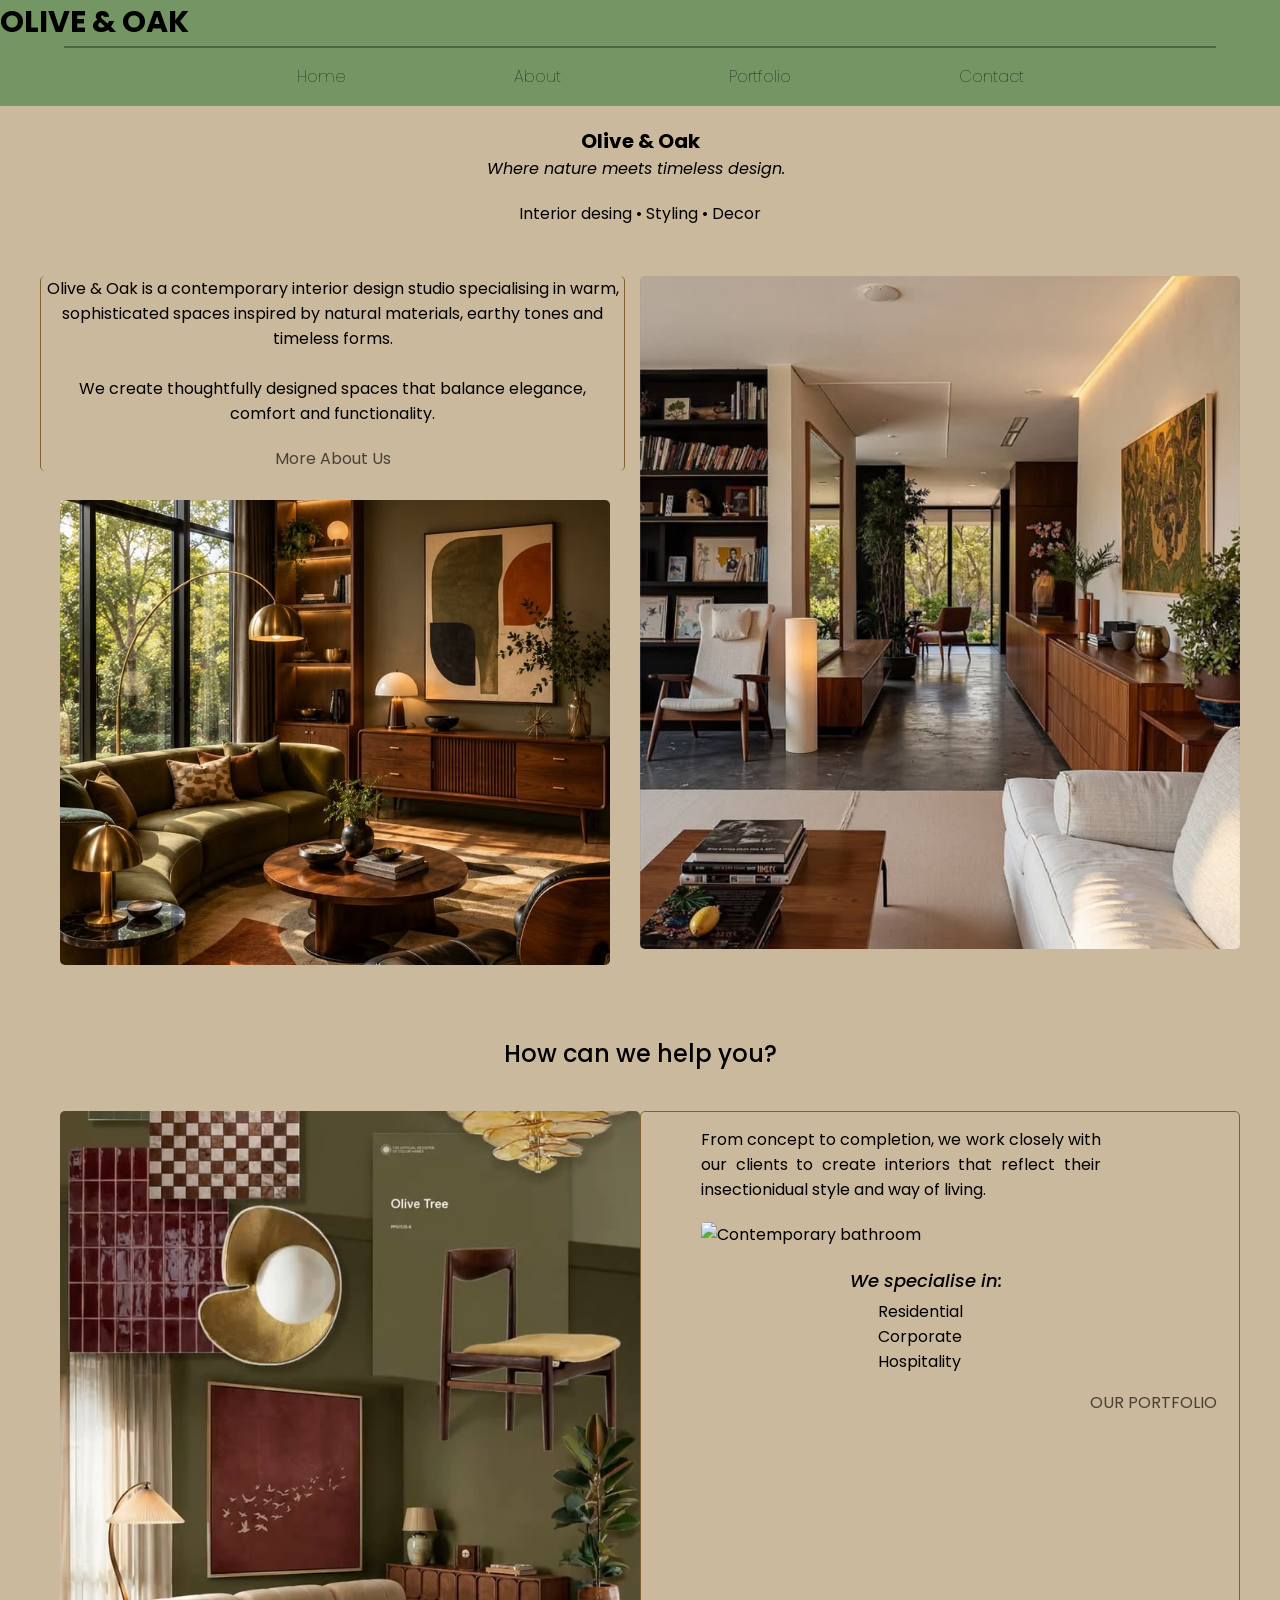
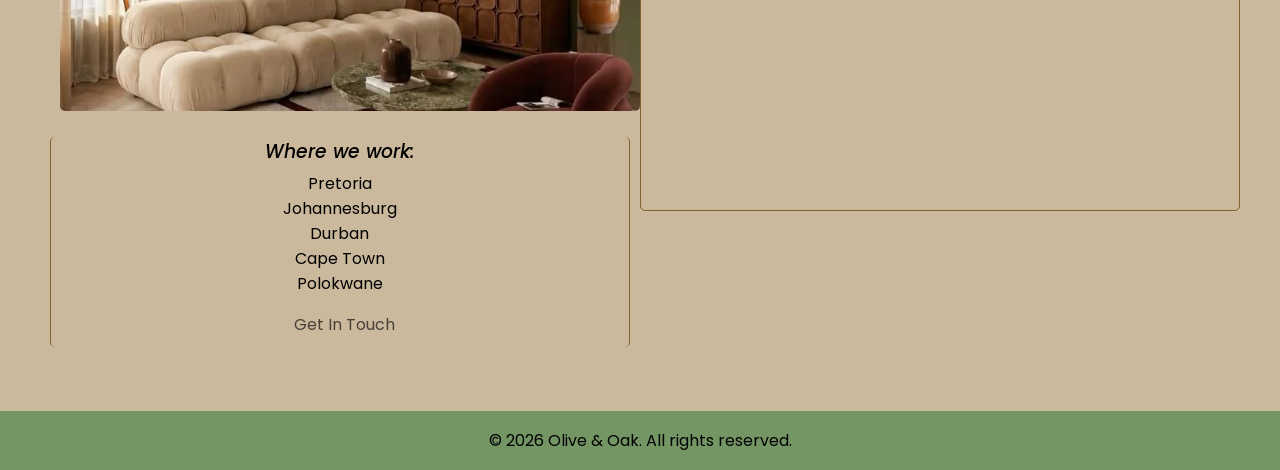
==== index.html @ 4eabc173 "changes to home page" ====
<!--HEY GUYS. PLEASE DON'T MAKE CHANGES TO A PAGE THAT DOES NOT BELONG TO YOU!!



DON'T FORGET TO PUSH YOUR CODE TO GITHUB AFTER MAKING CHANGES TO YOUR PAGE SO THAT RECENT 
CHANGES ARE VISIBLE TO EVERYONE 
-->

<!DOCTYPE html>
<html lang="en">
<head>
    <meta charset="UTF-8">
    <meta name="viewport" content="width=device-width, initial-scale=1.0">
    <title>Olive & Oak | Home</title>
    <link rel="stylesheet" href="style.css">

    <!--Fonts taken from fonts.google.com-->
    <!-- Global font -->
    <link href="https://fonts.googleapis.com/css2?family=Poppins:wght@400;600;700&display=swap" rel="stylesheet"> 

</head>

<body>
<header id="logo">OLIVE & OAK</header>



<nav class="nav-menu">
    <hr>
    <ul>
        <a class="nav-link" href="index.html">Home</a>
        <a class="nav-link" href="about.html">About</a> 
        <a class="nav-link" href="portfolio.html">Portfolio</a>
        <a class="nav-link" href="contact.html">Contact</a>
    </ul>
</nav>


<main>
    <section id="hero">
        <h1>Olive & Oak</h1>
        <p id="slogan">Where nature meets timeless design.</p>
        <p>Interior desing &bull; Styling &bull; Decor</p>
    </section>


    <article id="container">
        <section>
            <section id="intro">
                <p>Olive & Oak is a contemporary interior design studio 
                    specialising in warm, sophisticated spaces inspired 
                    by natural materials, earthy tones and timeless forms.</p>
                    <br>
                <p id="description2">We create thoughtfully designed spaces that 
                    balance elegance, comfort and functionality.</p>

                    <a id="more-about" href="about.html">More About Us</a> 
                </p>
            </section>
                <img id="second-img" src="image/Second-img.jpeg" alt="Contemporary design">
        </section>

        <section id="container2">
            <img id="first-img" src="image/First-img.jpeg" alt="Walkway design">
        </section>
    </article>
                
        <h2 id="help">How can we help you?</h3>


    <article id="information">

        <section id="left-grid">
                <img src="image/Fourth-img.jpeg" alt="Living room">
                <section id="locations">               
                    <h3>Where we work:</h3>
                    <ul style="list-style-type: none;">
                        <li>Pretoria</li>
                        <li>Johannesburg</li>
                        <li>Durban</li>
                        <li>Cape Town</li>
                        <li>Polokwane</li>
                    </ul>
                    <a  id="contact-us" href="contact.html" class="button">Get In Touch</a>
                </section>       
        </section>

    <section id="right-grid">
        <p id="text">
            From concept to completion, we work closely with
            our clients to create interiors that reflect their
            insectionidual style and way of living.
        </p>
            <img src="image/Seventh-img.jpeg" alt="Contemporary bathroom">

    <br>

        <p id="specialisation"> 
            We specialise in:
            <ul style="list-style-type: none;">
                <li>Residential</li>
                <li>Corporate</li>
                <li>Hospitality</li>
            </ul>

            <a id="more-portfolio" href="portfolio.html" class="button">OUR PORTFOLIO</a>

        </p>
            </section>
    </article>
</main>

<footer >
    <p>&copy; 2026 Olive & Oak. All rights reserved.</p>
</footer>
</body>
</html>
---- style.css ----
/* HEY GUYS. PLEASE DON'T MAKE CHANGES TO OTHER MEMBERS' STYLING 

DON'T FORGET TO PUSH YOUR CODE TO GITHUB AFTER MAKING CHANGES TO YOUR PAGE SO THAT RECENT 
CHANGES ARE VISIBLE TO EVERYONE 
*/

body {
  margin: 0;
  font-family: 'Poppins', sans-serif;
  background-color: #CBB99D;
}

*{
  box-sizing: border-box;
}

/*Header*/
header{
  background-color: #749665;
}

#logo{
  font-size: 30px;
  font-weight: 700;
}

/*Navigation bar*/
.nav-menu hr {
  border: none;
  height: 2px;
  width: 90%;
  background-color: #4b6640;
  margin: 0 5%;
}

.nav-menu{
  background-color:#749665 ;
  text-align: center;
  width: 100%;
  margin: 0 0;
  position: relative;
  padding: 1px 0;
}

.nav-link {
  text-decoration: none;
  color: black;
  font-weight: 50;
  font-size: 16px;
  padding: 0px 5%;
  margin: 0px 20px;
  display: inline-block;
  position: relative;
  transition: color 0.3s ease;
}

.nav-link::before {
  content: "";
  position: absolute;
  bottom: 0;
  left: 0;
  width: 0;
  height: 4px;
  background: linear-gradient(to right, #ff4500, #CBB99D);
  transition: width 0.2s ease;
}
.nav-link:hover {
  color: #ff4500;
}
.nav-link:hover::before {
  width: 100%;
}

.nav-link.active {
  color: #ff4500;
}
.nav-link.active::before {
  width: 100%;
}



/*Main*/

h1{
  margin-top: 20px;
  font-size: 20px;
  text-align: center;
  margin-bottom: 0;
}

main p{
  text-align: center;
  margin-top:0;
  margin-bottom: 0;
}

#slogan{
    font-style: italic;
    margin-bottom: 20px;
    display: inline-block;
    width: 300px;
    margin-left: 38%;

}


#container{
  display: grid;
  grid-template-columns: 1fr 1fr;
  max-width: 1200px;
  margin: 5% auto 0;
  justify-content: center;
  margin-bottom: 5%;
  margin-top: 50px;
}

#intro{
  border: 1px solid #80622D;
  border-radius: 5px;
  border-top: 0;
  border-bottom: 0;
  padding: 0 5px;

}

#more-about{
  color: #474138;
  text-decoration: none;
  border-radius: 5px;
  margin-right: 10px;
  margin-left: 40%;
} 

#first-img{
  width: 600px;
  height: 673px;
  object-fit: cover;
  border-radius: 5px;
  margin-left: 15px;
}

#description2{
  margin-bottom: 20px;
}

#second-img{
  width: 550px;
  height: 465px;
  object-fit: cover;
  border-radius: 5px;
  margin-top: 5%;
  margin-left: 20px;
}


/* Second grid */
#help{
  font-weight: 500;
  text-align: center;
  margin-bottom: 40px ;
}

#information{
  display: grid;
  justify-content: center;
  grid-template-columns: 1fr 1fr;
}

#information img{
  width: 580px;
  height: 600px;
  object-fit: cover;
  margin-left: 60px;
  border-radius: 5px;
}

#information #text{
  margin-top: 15px;
   margin-left: 10%;
   width: 400px;
   text-align: justify;
}

#information #specialisation{
  font-weight: 500;
  text-align: left;
  margin-left: 35%;
  font-size: large;
  font-style: italic;
}

#information ul{
  margin-top: 5px;
  margin-left: 33%;

}

#more-portfolio{
  color: #474138;
  text-decoration: none;
  border-radius: 5px;
  margin-right: 10px;
  margin-left: 75%;
}

#right-grid img{
  width: 490px;
  object-fit: cover;
  margin-top: 20px;
  border-radius: 5px;
  height: 400px;
  margin-bottom: 20px;
}

#right-grid{
  border: 1px solid #80622D;
  width: 600px;
  height: 700px;
  border-radius: 5px;
  padding-bottom: 15px;
}


#left-grid h3{
  font-weight: 500;
  text-align: center;
  margin-bottom: 0;
  font-style: italic;
}

#left-grid ul{
  margin-top: 5px;
  text-align: center;
  margin-right: 40%;
}

#contact-us{
  color: #474138;
  text-decoration: none;
  margin-left: 42%;
}

#locations{
  border: 1px solid #80622D;
  width: 580px;
  margin-left: 50px;
  border-radius: 5px;
  padding-bottom: 10px;
  border-top: 0;
  border-bottom: 0;
}



/*Footer*/
footer{
  background-color: #749665;
  color: black;
    margin-top: 5%;
    margin-bottom: 0;

}

footer p{
  text-align: center;
}

footer{
  padding: 1px;
}
/* starting of Portfolio page Code (please dont make any changes) */
#imagebackground{
  position: relative;
  background-color: #749665;
  min-height: 600px;
  overflow: hidden;
  padding: 40px 5% 100px;
}

#hero-media{
  width: 55%;
  height: 480px;
  margin-left: auto;
  margin-right: 5%;
  border-radius: 4px;
  overflow: hidden;
}

#hero-media img{
  width: 100%;
  height: 100%;

}

#hero-title{
  position: absolute;
  top: 50px;
  left: 5%;
  margin: 0;
  font-size: 90px;
  line-height: 0.85;
  font-weight: 700;
  color: #050505;
  text-align: center;
  display: flex;
  flex-direction: column;
  z-index: 2;
}

#hero-caption{
  position: absolute;
  top: 50px;
  right: 5%;
  max-width: 260px;
  color: #749665;
  font-size: 13px;
  line-height: 1.6;
  text-align: right;
  text-transform: uppercase;
  letter-spacing: 0.5px;
}

@media (max-width: 700px){
  #imagebackground{
    min-height: auto;
    padding-bottom: 60px;
  }

  #hero-media{
    width: 90%;
    height: 320px;
    margin: 0 auto;
  }
  #hero-title{
    position: static;
    font-size: 48px;
    margin-top: 20px;
    text-align: center;
    align-items: center;
 
}
}

#projects{
  max-width: 1100px;
  margin: 60px auto;
  padding: 0 20px;
}

#projects h2{
  text-align: center;
  margin-bottom: 30px;
}

#project-list{
  display: grid;
  grid-template-columns: repeat(3, 1fr);
  gap: 24px;
}

.project{
  background-color: #fff;
  border-radius: 10px;
  padding: 12px 12px 20px;
  box-shadow: 0 2px 8px rgba(0,0,0,0.08);
}

.project img{
  width: 100%;
  height: 160px;
  object-fit: cover;
  border-radius: 6px;
  display: block;
}

.project-date{
  margin: 14px 0 6px;
  font-size: 12px;
  color: #888;
  text-align: left;
}

.project h3{
  margin: 0 0 8px;
  font-size: 16px;
  text-align: left;
  line-height: 1.3;
}

.project-desc{
  margin: 0;
  font-size: 13px;
  color: #666;
  text-align: left;
  line-height: 1.5;
}

@media (max-width: 900px){
  #project-list{
    grid-template-columns: 1fr 1fr;
  }
}

@media (max-width: 600px){
  #project-list{
    grid-template-columns: 1fr;
  }
}
/* End of portfolio page code*/
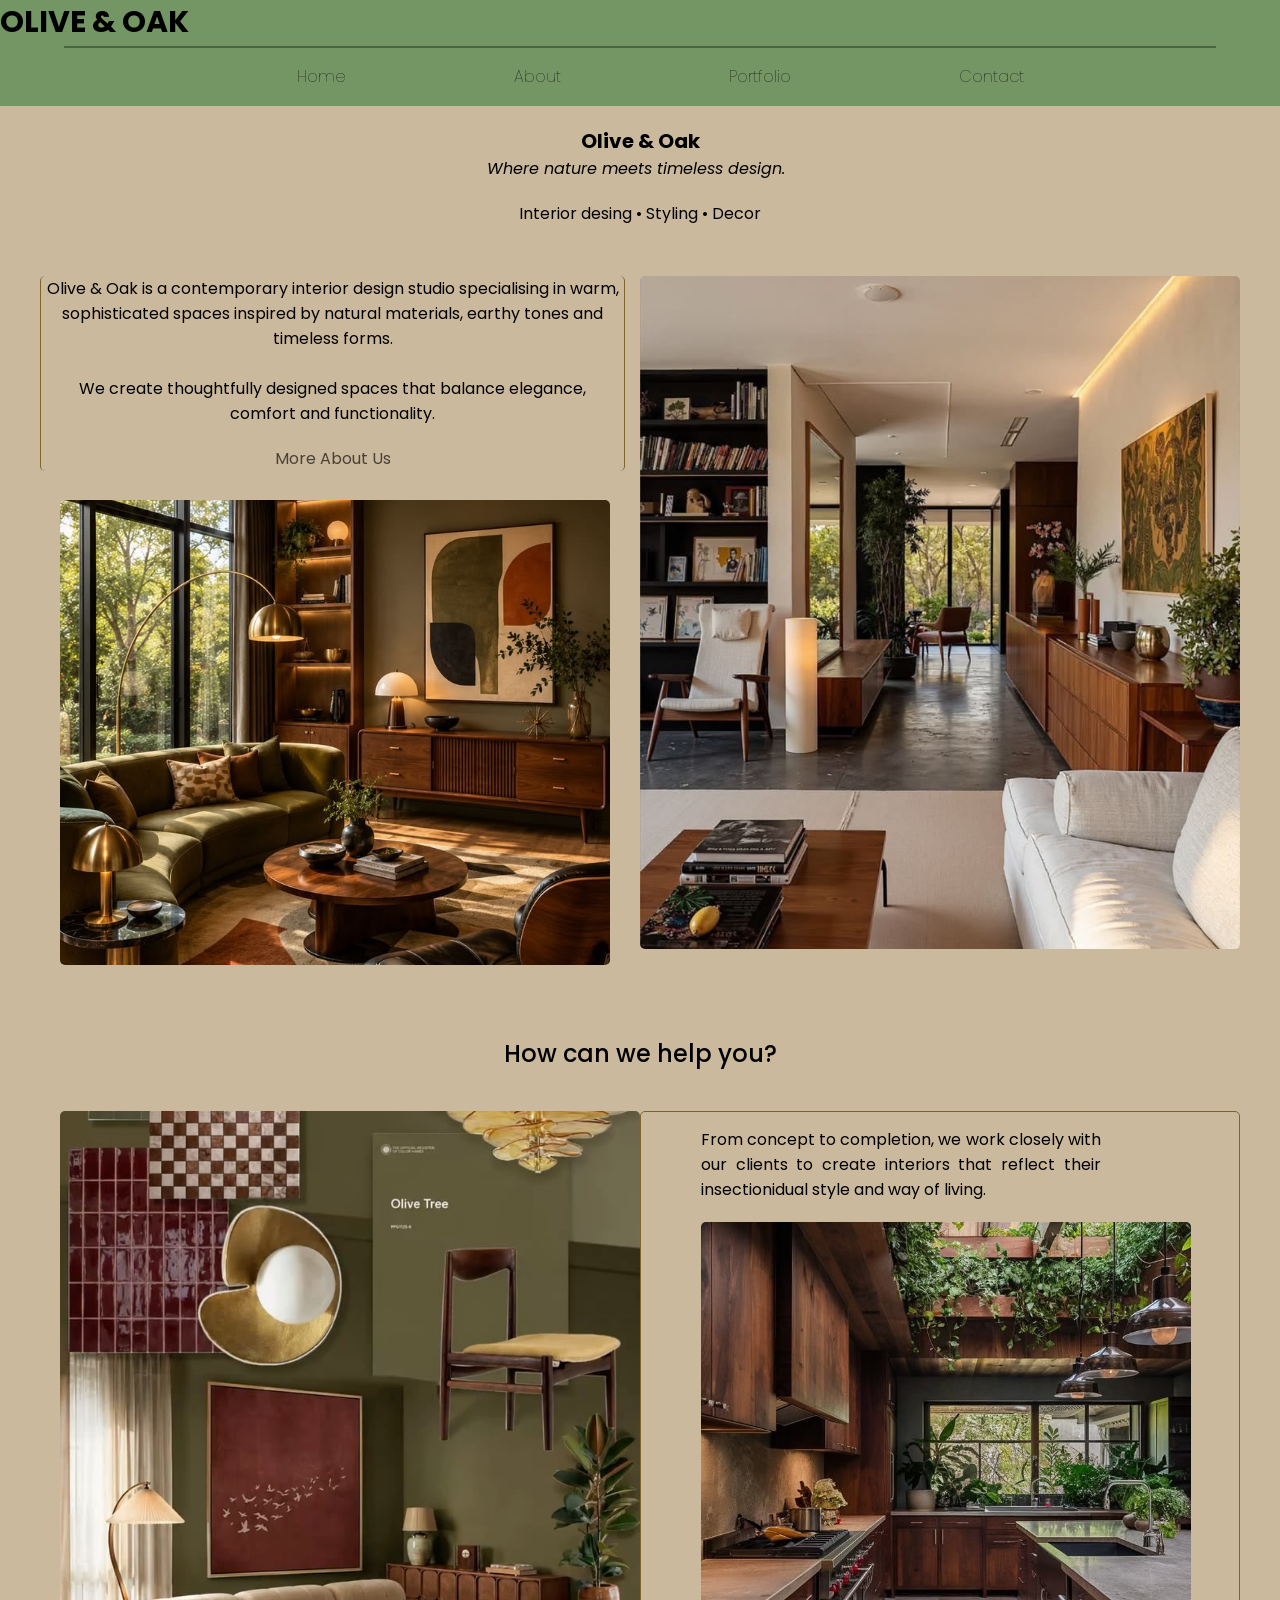
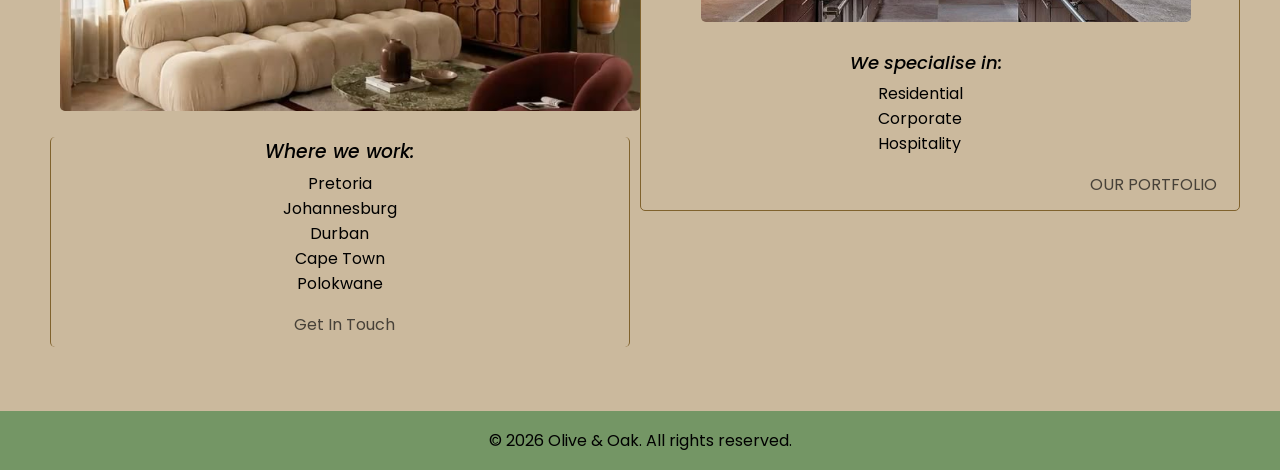
==== commit 84dae7eb: "changes to images" ====
--- a/index.html
+++ b/index.html
@@ -57,11 +57,11 @@
                     <a id="more-about" href="about.html">More About Us</a> 
                 </p>
             </section>
-                <img id="second-img" src="image/Second-img.jpeg" alt="Contemporary design">
+                <img id="second-img" src="image/contemp-design.jpeg" alt="Contemporary design">
         </section>
 
         <section id="container2">
-            <img id="first-img" src="image/First-img.jpeg" alt="Walkway design">
+            <img id="first-img" src="image/walkway-design.jpeg" alt="Walkway design">
         </section>
     </article>
                 
@@ -71,7 +71,7 @@
     <article id="information">
 
         <section id="left-grid">
-                <img src="image/Fourth-img.jpeg" alt="Living room">
+                <img src="image/living-room.jpeg" alt="Living room">
                 <section id="locations">               
                     <h3>Where we work:</h3>
                     <ul style="list-style-type: none;">
@@ -91,7 +91,7 @@
             our clients to create interiors that reflect their
             insectionidual style and way of living.
         </p>
-            <img src="image/Seventh-img.jpeg" alt="Contemporary bathroom">
+            <img src="image/contemp-bathroom.jpeg" alt="Contemporary bathroom">
 
     <br>
 
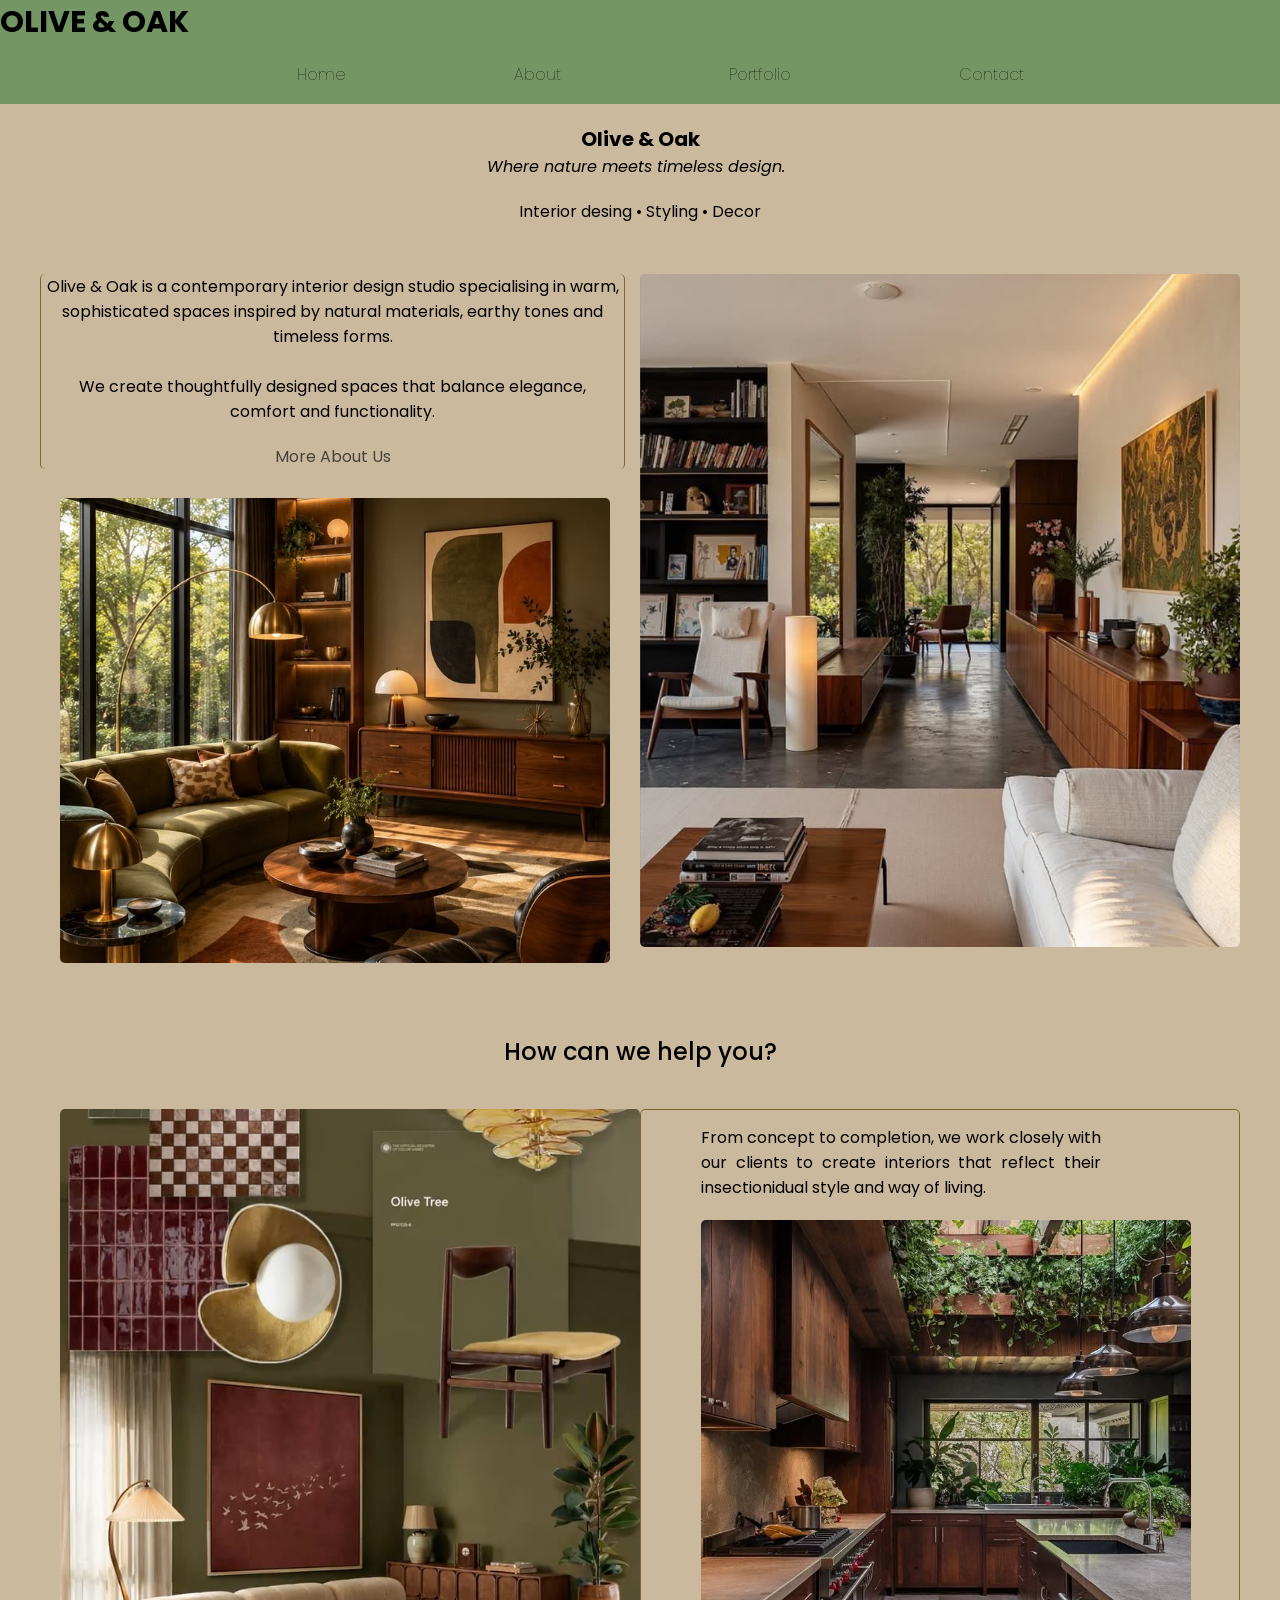
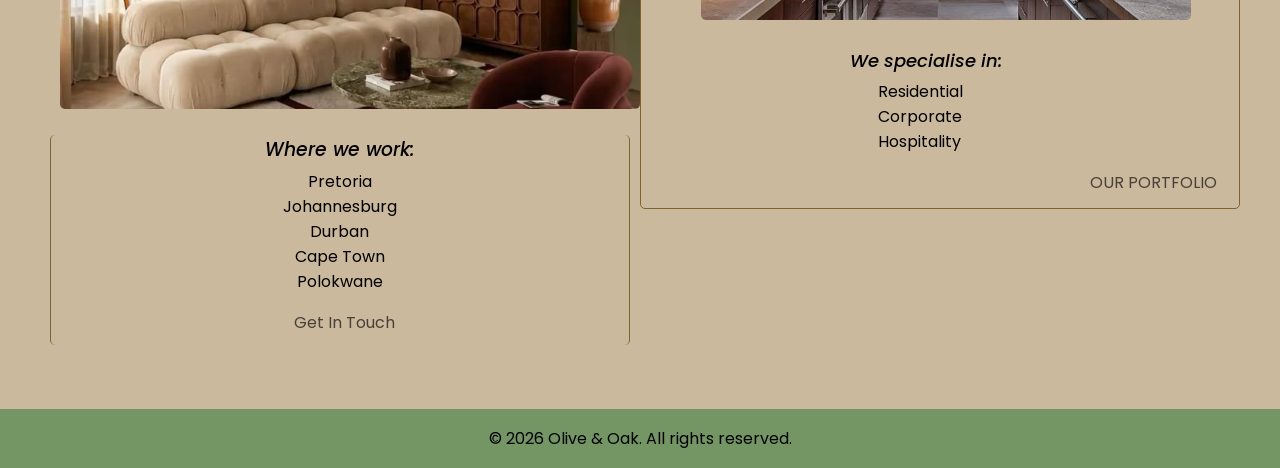
==== commit 480da29d: "changes to home page" ====
--- a/index.html
+++ b/index.html
@@ -23,10 +23,7 @@
 <body>
 <header id="logo">OLIVE & OAK</header>
 
-
-
 <nav class="nav-menu">
-    <hr>
     <ul>
         <a class="nav-link" href="index.html">Home</a>
         <a class="nav-link" href="about.html">About</a> 
@@ -91,8 +88,7 @@
             our clients to create interiors that reflect their
             insectionidual style and way of living.
         </p>
-            <img src="image/contemp-bathroom.jpeg" alt="Contemporary bathroom">
-
+            <img src="image/bathroom.jpeg" alt="Contemporary bathroom">
     <br>
 
         <p id="specialisation"> 
--- a/style.css
+++ b/style.css
@@ -26,13 +26,6 @@
 }
 
 /*Navigation bar*/
-.nav-menu hr {
-  border: none;
-  height: 2px;
-  width: 90%;
-  background-color: #4b6640;
-  margin: 0 5%;
-}
 
 .nav-menu{
   background-color:#749665 ;
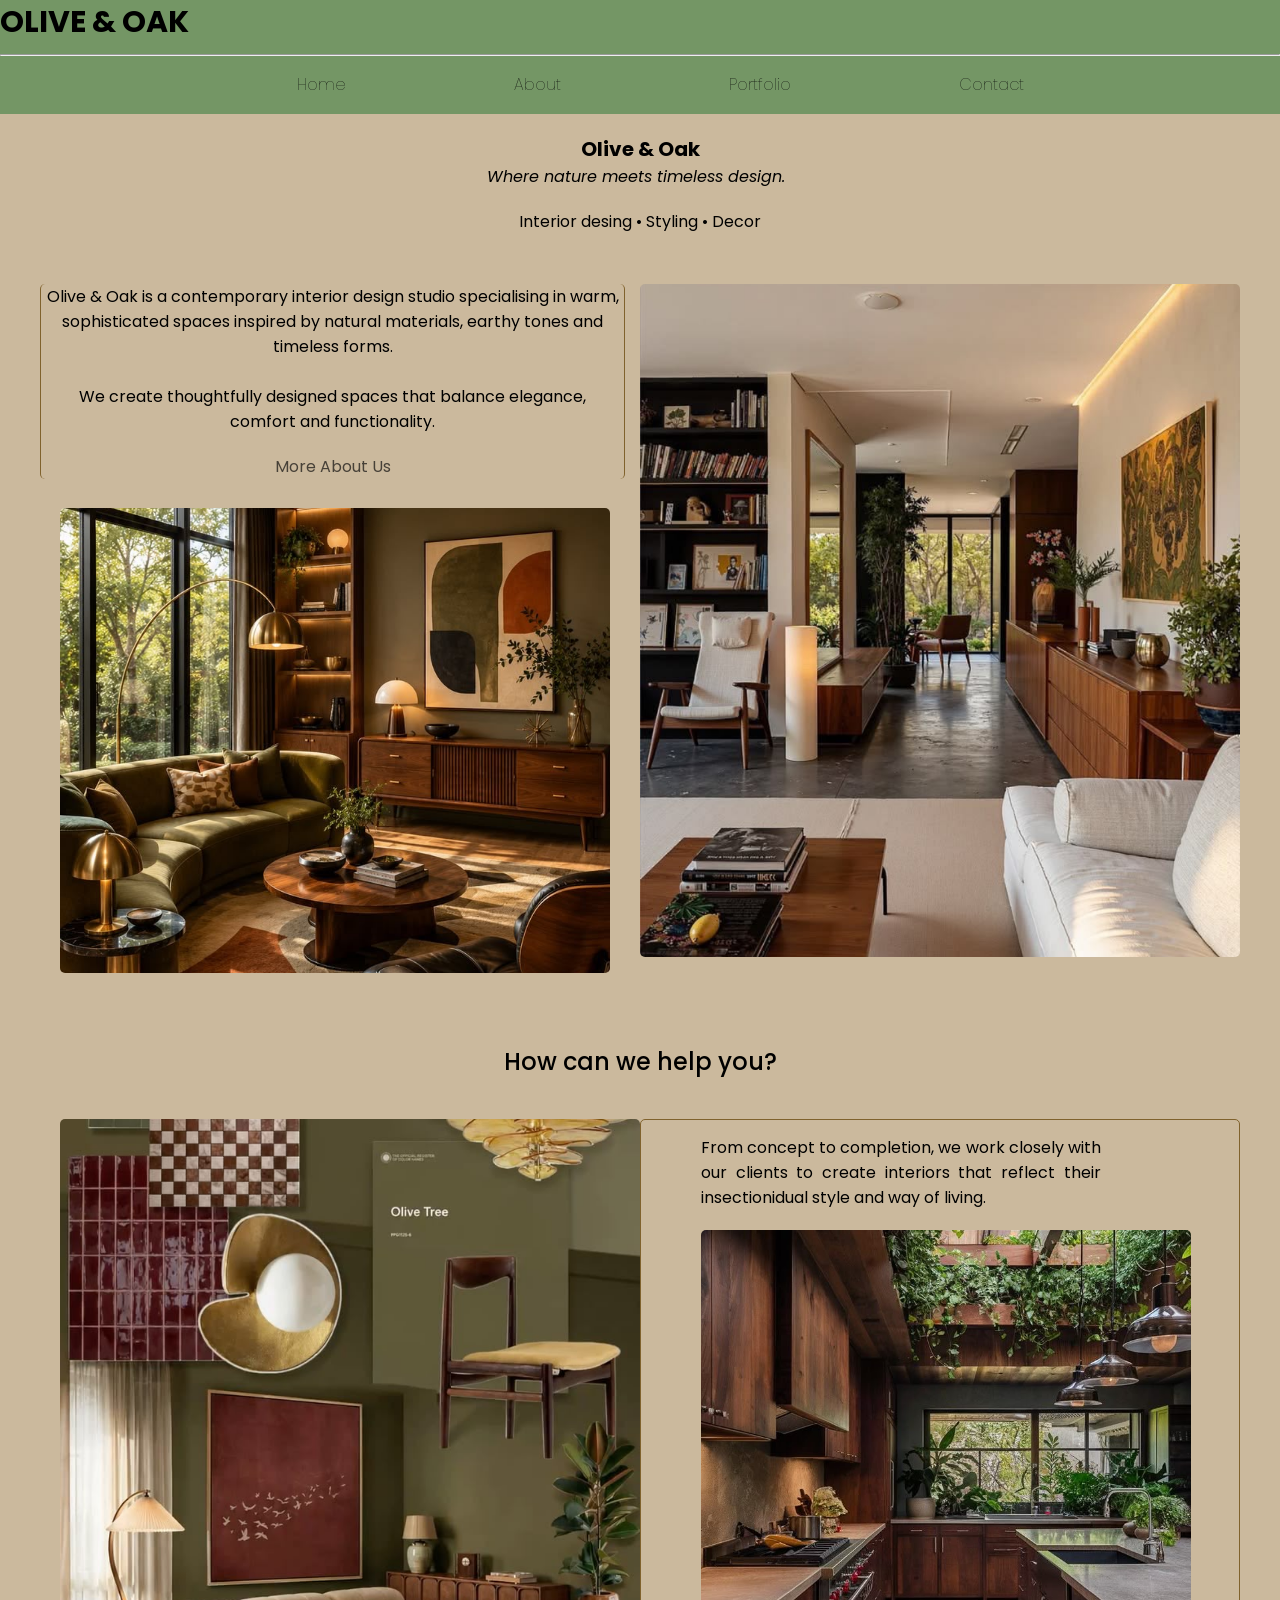
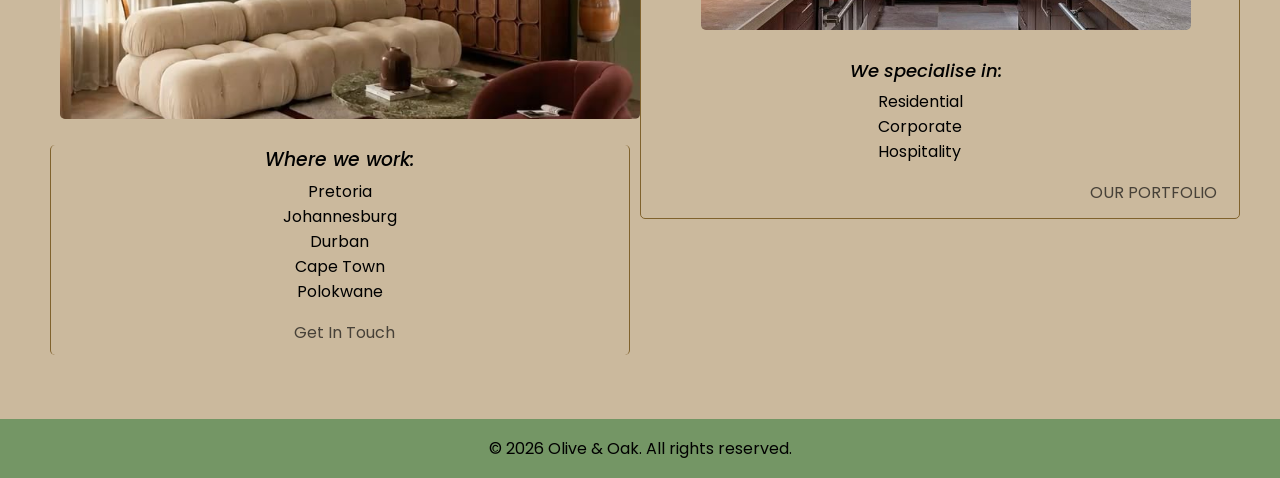
==== commit e996f2ce: "Add files via upload" ====
--- a/index.html
+++ b/index.html
@@ -24,6 +24,7 @@
 <header id="logo">OLIVE & OAK</header>
 
 <nav class="nav-menu">
+    <hr>
     <ul>
         <a class="nav-link" href="index.html">Home</a>
         <a class="nav-link" href="about.html">About</a> 
@@ -110,4 +111,4 @@
     <p>&copy; 2026 Olive & Oak. All rights reserved.</p>
 </footer>
 </body>
-</html>+</html>
--- a/style.css
+++ b/style.css
@@ -32,7 +32,8 @@
   text-align: center;
   width: 100%;
   margin: 0 0;
-  position: relative;
+  position: sticky;
+  top: 0px;
   padding: 1px 0;
 }
 
@@ -263,146 +264,86 @@
 footer{
   padding: 1px;
 }
-/* starting of Portfolio page Code (please dont make any changes) */
-#imagebackground{
-  position: relative;
-  background-color: #749665;
-  min-height: 600px;
-  overflow: hidden;
-  padding: 40px 5% 100px;
-}
-
-#hero-media{
-  width: 55%;
-  height: 480px;
-  margin-left: auto;
-  margin-right: 5%;
-  border-radius: 4px;
-  overflow: hidden;
-}
-
-#hero-media img{
-  width: 100%;
-  height: 100%;
-
-}
-
-#hero-title{
-  position: absolute;
-  top: 50px;
-  left: 5%;
-  margin: 0;
-  font-size: 90px;
-  line-height: 0.85;
-  font-weight: 700;
-  color: #050505;
-  text-align: center;
-  display: flex;
-  flex-direction: column;
-  z-index: 2;
-}
-
-#hero-caption{
-  position: absolute;
-  top: 50px;
-  right: 5%;
-  max-width: 260px;
-  color: #749665;
-  font-size: 13px;
-  line-height: 1.6;
-  text-align: right;
-  text-transform: uppercase;
-  letter-spacing: 0.5px;
-}
-
-@media (max-width: 700px){
-  #imagebackground{
-    min-height: auto;
-    padding-bottom: 60px;
-  }
-
-  #hero-media{
-    width: 90%;
-    height: 320px;
+/* start of portfolio page*/
+#featured-projects {
+    padding: 60px 20px;
+    background-image: url("./image/portfolioheader.jpg");
+    background-size: cover;
+    background-position: center;
+    background-attachment: fixed;
+    position: relative;
+    text-align: center;
+}
+
+#featured-projects h2 {
+    font-size: 2.2rem;
+    font-weight: 600;
+    color: #000000;
+    margin-bottom: 8px;
+}
+
+.featured-subtitle {
+    font-size: 1rem;
+    color: #080808;
+    margin-bottom: 40px;
+    font-weight: 300;
+}
+#portfolio-projects {
+    max-width: 1200px;
     margin: 0 auto;
-  }
-  #hero-title{
-    position: static;
-    font-size: 48px;
-    margin-top: 20px;
-    text-align: center;
+    padding: 40px 20px;
+}
+.container,.container-reverse {
+    display: grid;
+    grid-template-columns: 1fr 1fr;
+    gap: 40px;
+    margin-bottom: 50px;
     align-items: center;
- 
-}
-}
-
-#projects{
-  max-width: 1100px;
-  margin: 60px auto;
-  padding: 0 20px;
-}
-
-#projects h2{
-  text-align: center;
-  margin-bottom: 30px;
-}
-
-#project-list{
-  display: grid;
-  grid-template-columns: repeat(3, 1fr);
-  gap: 24px;
-}
-
-.project{
-  background-color: #fff;
-  border-radius: 10px;
-  padding: 12px 12px 20px;
-  box-shadow: 0 2px 8px rgba(0,0,0,0.08);
-}
-
-.project img{
-  width: 100%;
-  height: 160px;
-  object-fit: cover;
-  border-radius: 6px;
-  display: block;
-}
-
-.project-date{
-  margin: 14px 0 6px;
-  font-size: 12px;
-  color: #888;
-  text-align: left;
-}
-
-.project h3{
-  margin: 0 0 8px;
-  font-size: 16px;
-  text-align: left;
-  line-height: 1.3;
-}
-
-.project-desc{
-  margin: 0;
-  font-size: 13px;
-  color: #666;
-  text-align: left;
-  line-height: 1.5;
-}
-
-@media (max-width: 900px){
-  #project-list{
-    grid-template-columns: 1fr 1fr;
-  }
-}
-
-@media (max-width: 600px){
-  #project-list{
-    grid-template-columns: 1fr;
-  }
-}
-/* End of portfolio page code*/
-
-
-
-
+    background: #CBB99D
+}
+.container-reverse {
+    direction: rtl;
+}
+
+.container-reverse .projecttext {
+    direction: ltr;
+}
+.projectimage {
+    height: 100%;
+    min-height: 320px;
+    overflow: hidden;
+}
+.projectimage img {
+    width: 100%;
+    height: 100%;
+    object-fit: cover;
+}
+.projecttext {
+    padding: 35px 30px 35px 20px;
+    direction: ltr;
+}
+.projecttext h3 {
+    font-size: 1.6rem;
+    font-weight: 600;
+    color: #000000;
+    margin: 0 0 8px;
+}
+
+.projecttext p {
+    font-size: 0.95rem;
+    color: #444;
+    line-height: 1.7;
+    margin: 0 0 12px;
+}
+
+.projecttext h4 {
+    font-size: 0.85rem;
+    font-weight: 400;
+    color: #000000;
+    letter-spacing: 1px;
+    margin: 0;
+}
+/* end of portfolio page code */
+
+
+
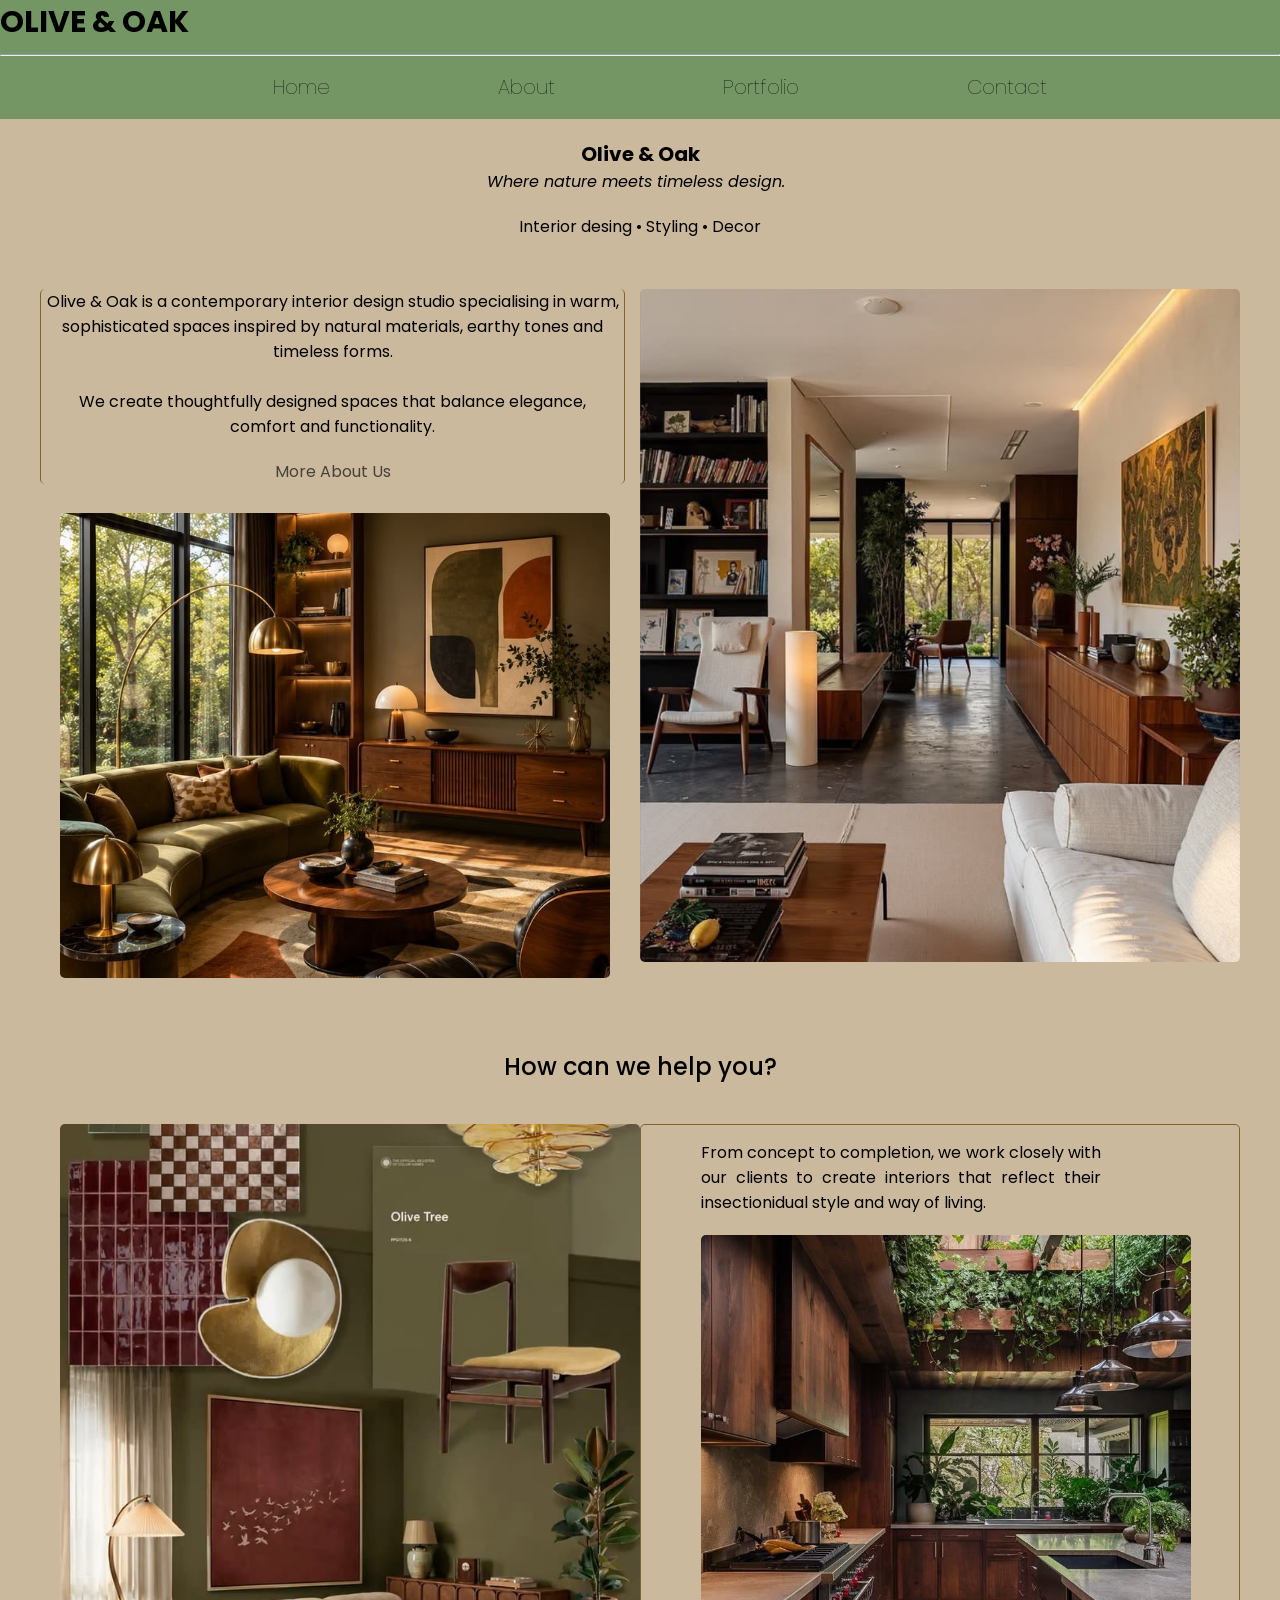
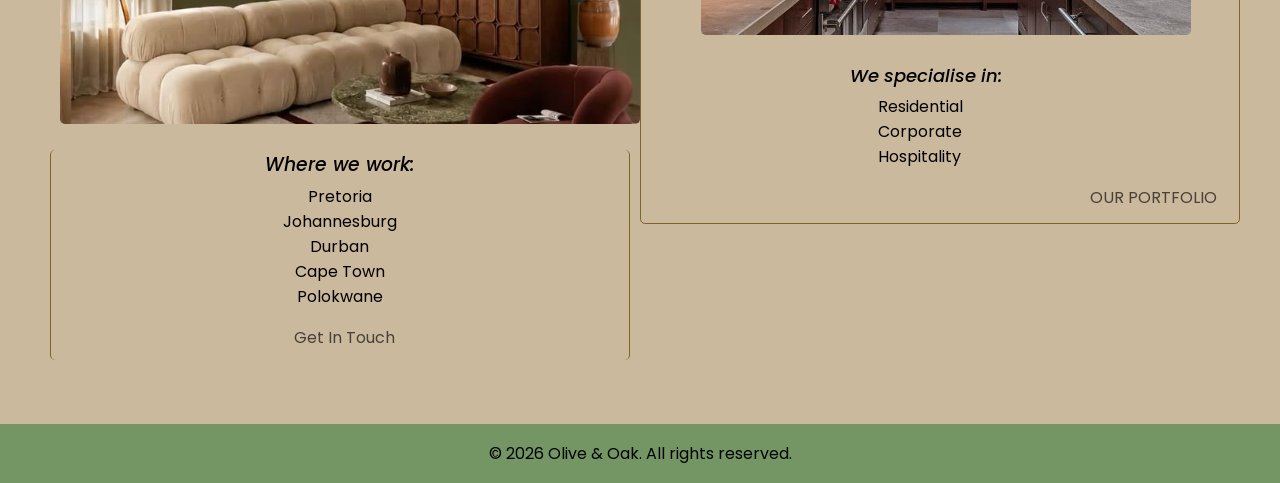
==== commit 77bdd846: "Add files via upload Font + nav unification" ====
--- a/index.html
+++ b/index.html
@@ -22,7 +22,6 @@
 
 <body>
 <header id="logo">OLIVE & OAK</header>
-
 <nav class="nav-menu">
     <hr>
     <ul>
--- a/style.css
+++ b/style.css
@@ -41,7 +41,7 @@
   text-decoration: none;
   color: black;
   font-weight: 50;
-  font-size: 16px;
+  font-size: 20px;
   padding: 0px 5%;
   margin: 0px 20px;
   display: inline-block;
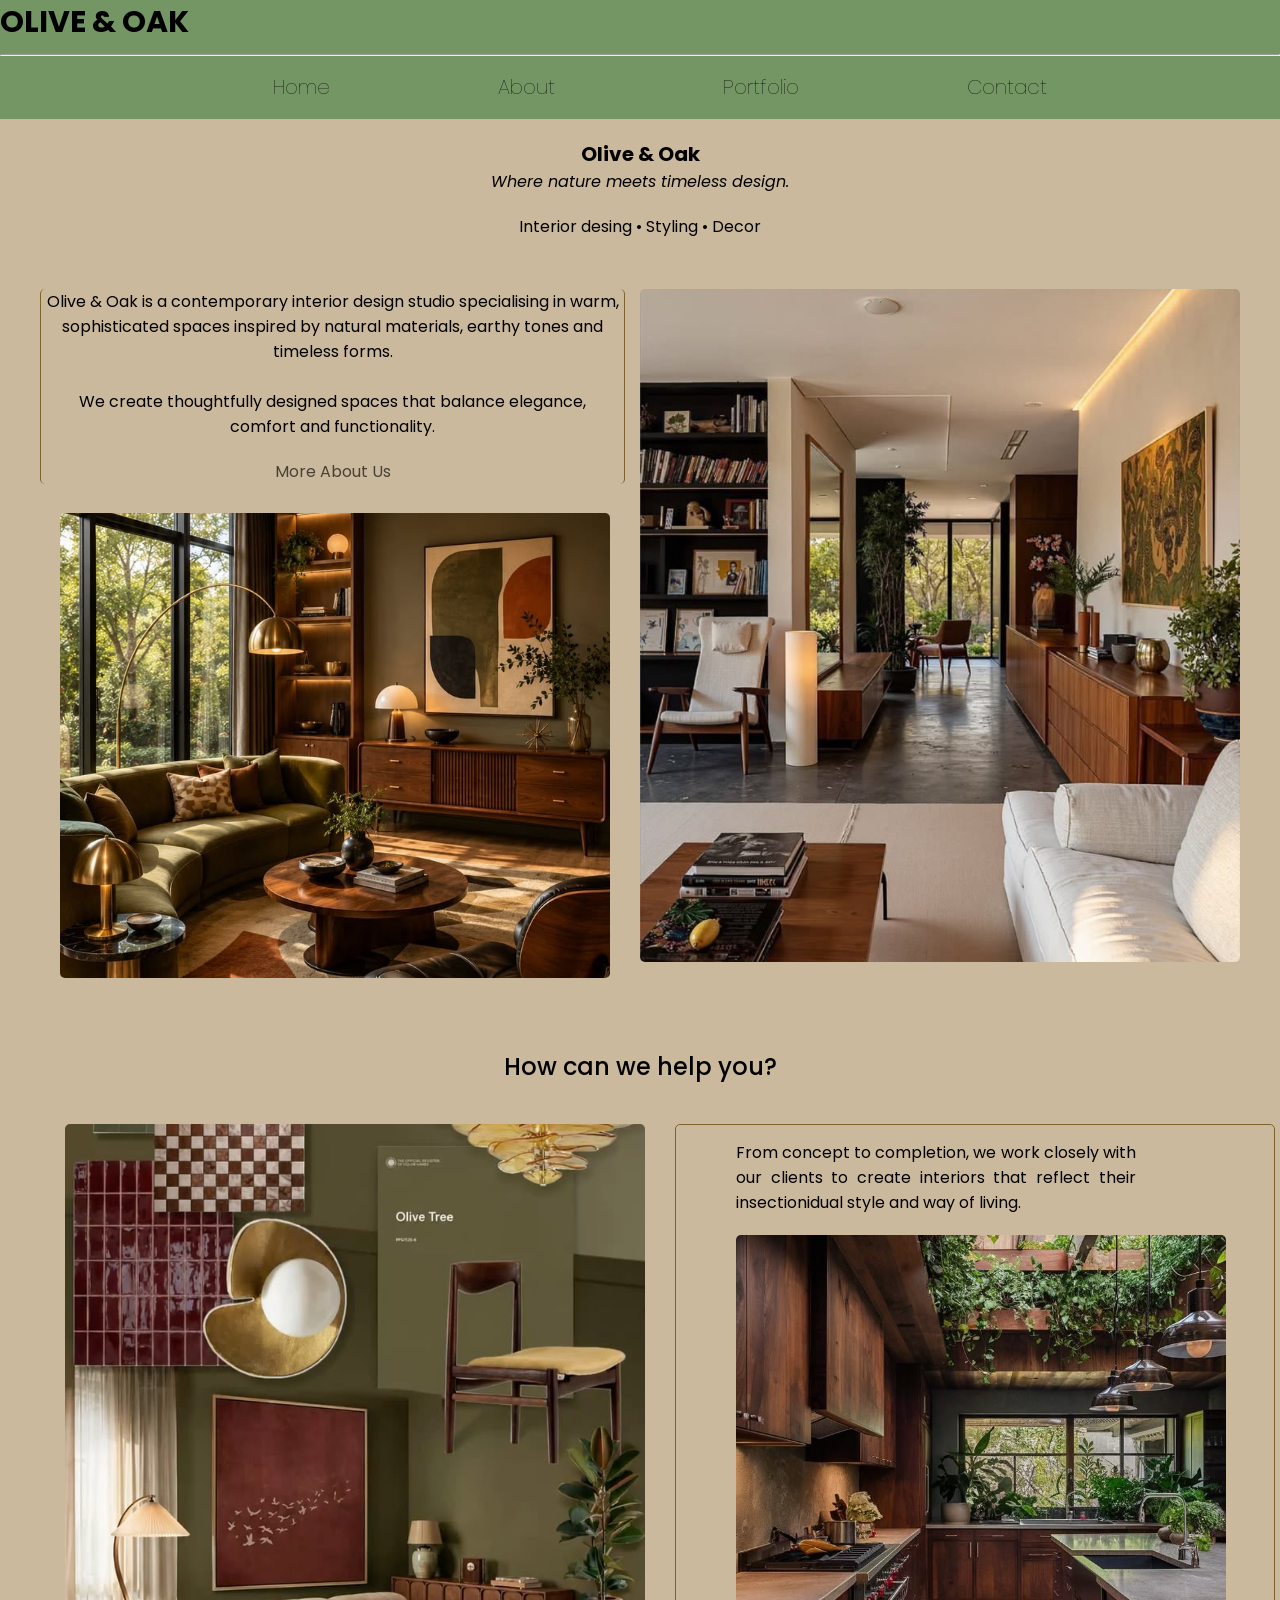
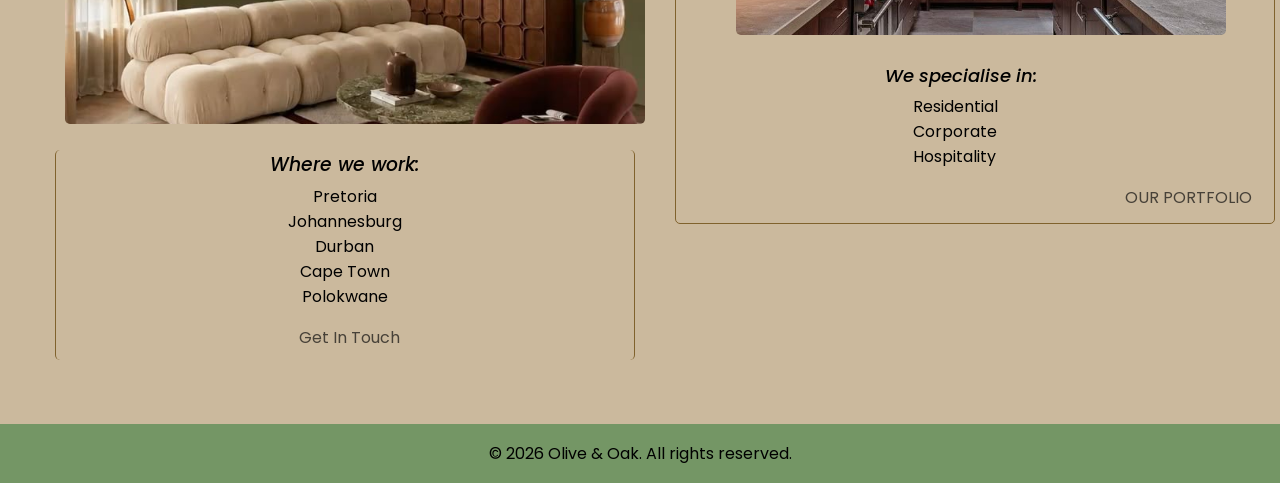
==== commit e397ad05: "responsiveness added" ====
--- a/index.html
+++ b/index.html
@@ -1,11 +1,3 @@
-<!--HEY GUYS. PLEASE DON'T MAKE CHANGES TO A PAGE THAT DOES NOT BELONG TO YOU!!
-
-
-
-DON'T FORGET TO PUSH YOUR CODE TO GITHUB AFTER MAKING CHANGES TO YOUR PAGE SO THAT RECENT 
-CHANGES ARE VISIBLE TO EVERYONE 
--->
-
 <!DOCTYPE html>
 <html lang="en">
 <head>
--- a/style.css
+++ b/style.css
@@ -92,11 +92,10 @@
 
 #slogan{
     font-style: italic;
-    margin-bottom: 20px;
-    display: inline-block;
-    width: 300px;
-    margin-left: 38%;
-
+    margin:0 auto 20px;
+    display: block;
+    width: fit-content;
+    max-width: 90%;
 }
 
 
@@ -160,6 +159,8 @@
   display: grid;
   justify-content: center;
   grid-template-columns: 1fr 1fr;
+  max-width: 1200px;
+  margin: 0 auto;
 }
 
 #information img{
@@ -167,6 +168,7 @@
   height: 600px;
   object-fit: cover;
   margin-left: 60px;
+  margin-right: 30px;
   border-radius: 5px;
 }
 
@@ -264,6 +266,9 @@
 footer{
   padding: 1px;
 }
+
+
+
 /* start of portfolio page*/
 #featured-projects {
     padding: 60px 20px;
@@ -347,3 +352,160 @@
 
 
 
+/* RESPONSIVENESS DESIGN INDEX.HTML | RESPONSIVENESS DESIGN INDEX.HTML | RESPONSIVENESS DESIGN INDEX.HTML | RESPONSIVENESS DESIGN INDEX.HTML | RESPONSIVENESS DESIGN INDEX.HTML |*/
+/* Tablets */
+@media (max-width: 900px) {
+  #container, #information {
+  grid-template-columns: 1fr;
+  width: 90%;
+  margin-left: auto;
+  margin-right: auto;
+}
+
+#first-img, #second-img, #information img, #right-grid, #locations{
+  width: 100%;
+  margin-left: 0;
+}
+
+#first-img{
+  height: 500px
+}
+
+#second-img{
+  height: 400px;
+  margin-top: 20px;
+}
+
+#right-grid img{
+  width: 100%;
+  height: 350px;
+  margin-left: 0;
+}
+
+#information #text{
+  width: 90%;
+  margin: 20px auto;
+}
+
+#information #specialisation {
+  margin-left: 0;
+  text-align: center;
+}
+
+#information ul{
+  margin-left: 0;
+  text-align: center;
+}
+
+#more-portfolio{
+    display: block;
+    margin: 20px auto;
+    text-align: center;
+  }
+
+#contact-us{
+  display: block;
+  margin: 20px auto;
+  text-align: center;
+}
+
+#locations{
+  margin-top: 20px;
+}
+}
+
+
+/* Phones */
+
+@media(max-width:600px){
+  #logo{text-align: center;
+  font-size: 24px;
+  padding: 10px;}
+
+  .nav-menu{
+    position:static;
+  }
+
+  .nav-link{
+    font-size: 16px;
+    padding: 5px 10px;
+    margin: 0;
+  }
+
+  #slogan{
+    width:auto;
+    margin: 0 auto 20px;
+    display: block;
+    padding: 0 20px;
+  }
+
+  #container, #information {
+    width: 90%;
+    display: block;
+    margin: 30px auto;
+  }
+
+  #intro{
+    padding: 20px;
+  }
+
+  #more-about{
+    display: block;
+    margin: 20px auto;
+    text-align: center;
+  }
+
+  #first-image, #second-img, #information img{
+    width: 100%;
+    height: auto;
+    margin: 20px 0;
+  }
+
+  #right-grid{
+    width: 100%;
+    height: auto;
+    padding: 20px;
+  }
+
+  #right-grid img{
+    width: 100%;
+    height: auto;
+    padding: 20px;
+  }
+
+  #information #text{
+    width: 100%;
+    margin: 20px 0;
+    padding: 0 10px;
+  }
+
+  #information #specialisation{
+    margin: 20px 0;
+    text-align: center;
+  }
+
+  #information ul{
+    margin: 10px 0;
+    padding: 0;
+    text-align: center;
+  }
+ 
+  #locations {
+    width: 100%;
+    margin: 20px 0;
+  }
+  
+  #left-grid h3{
+    font-size: 18px;
+
+  #help{
+    font-size: 22px;
+    margin-top: 40px;
+  }
+  
+  footer{
+    margin-top: 40px;
+  }
+}
+}
+/* END OF RESPONSIVENESS DESIGN INDEX.HTML | END OF RESPONSIVENESS DESIGN INDEX.HTML | END OF RESPONSIVENESS DESIGN INDEX.HTML | END OF RESPONSIVENESS DESIGN INDEX.HTML | */
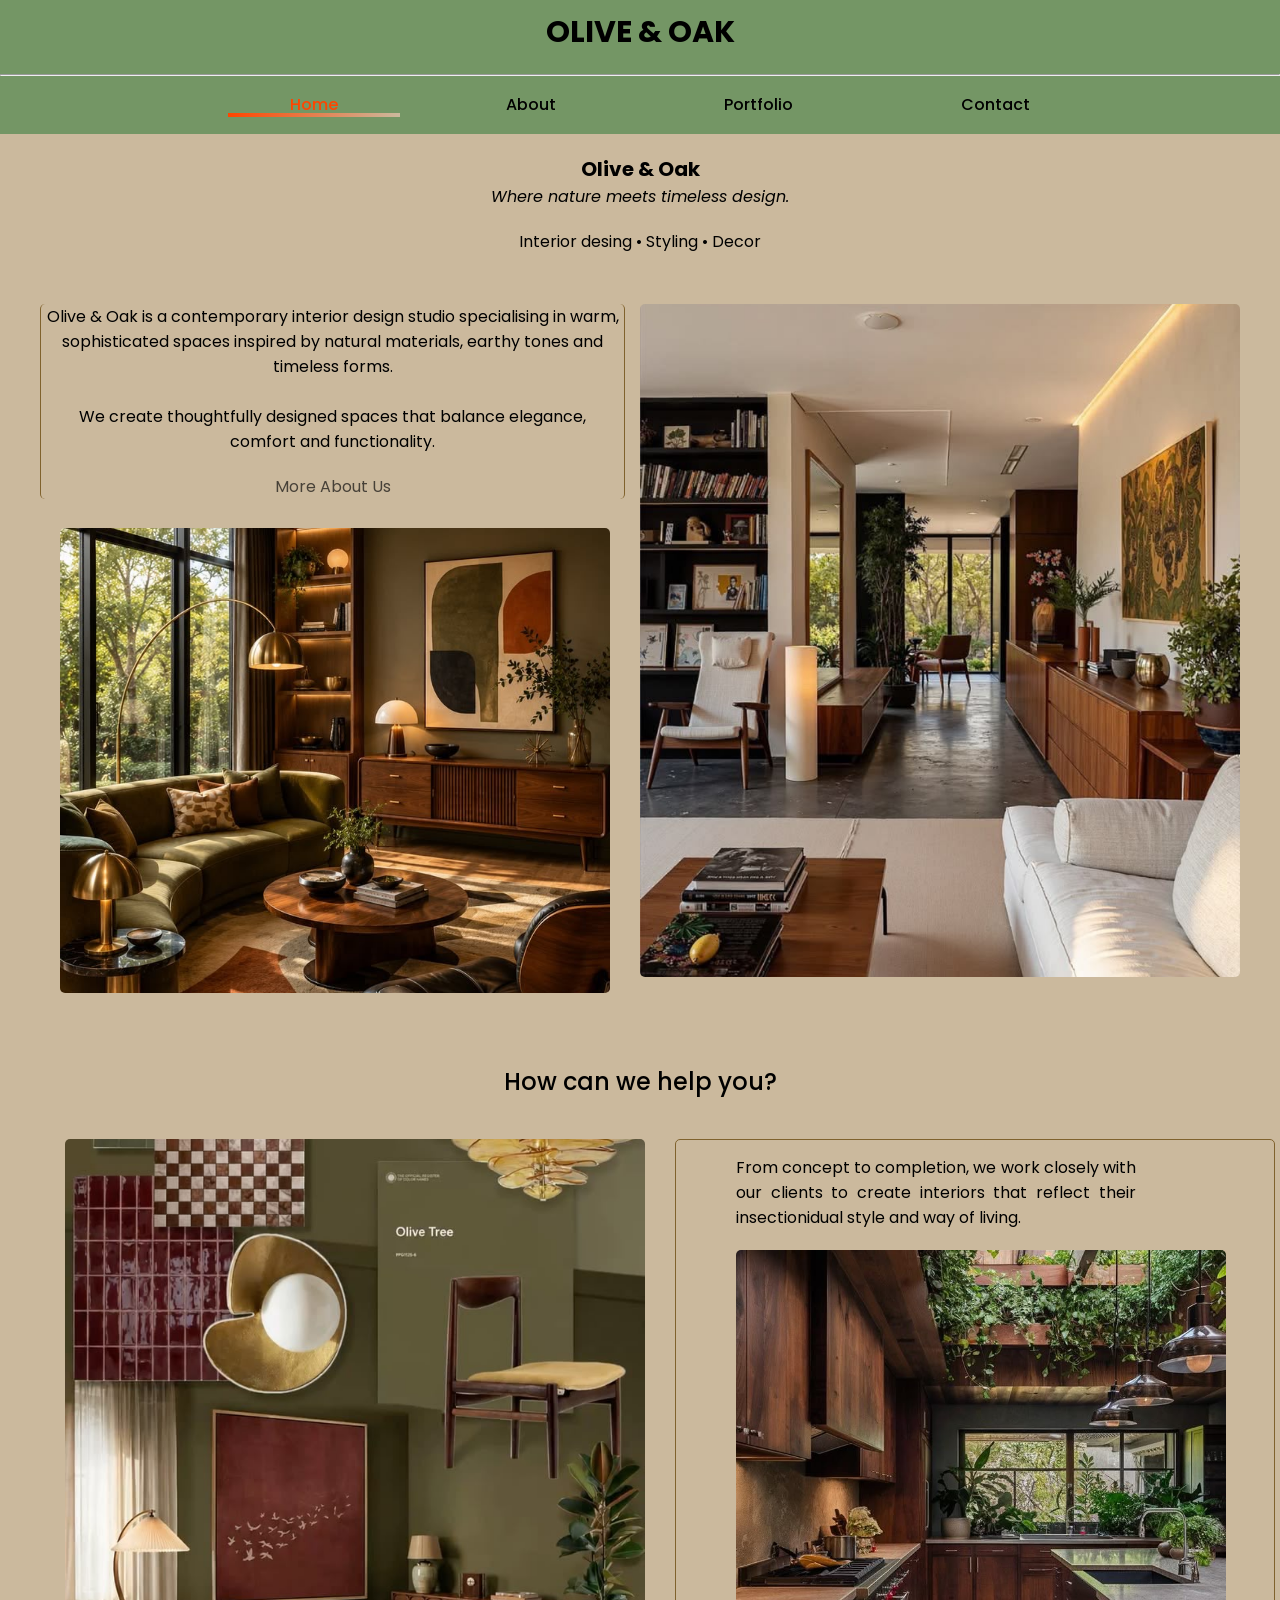
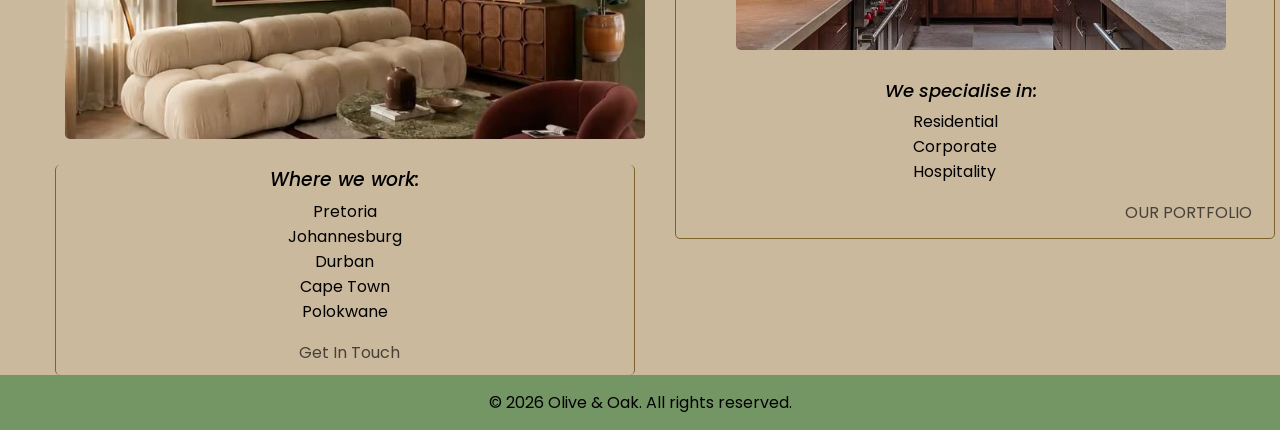
==== commit aee4cdc9: "Add files via upload" ====
--- a/index.html
+++ b/index.html
@@ -17,7 +17,7 @@
 <nav class="nav-menu">
     <hr>
     <ul>
-        <a class="nav-link" href="index.html">Home</a>
+        <a class="nav-link active" href="index.html">Home</a>
         <a class="nav-link" href="about.html">About</a> 
         <a class="nav-link" href="portfolio.html">Portfolio</a>
         <a class="nav-link" href="contact.html">Contact</a>
--- a/style.css
+++ b/style.css
@@ -508,4 +508,481 @@
   }
 }
 }
-/* END OF RESPONSIVENESS DESIGN INDEX.HTML | END OF RESPONSIVENESS DESIGN INDEX.HTML | END OF RESPONSIVENESS DESIGN INDEX.HTML | END OF RESPONSIVENESS DESIGN INDEX.HTML | */+/* END OF RESPONSIVENESS DESIGN INDEX.HTML | END OF RESPONSIVENESS DESIGN INDEX.HTML | END OF RESPONSIVENESS DESIGN INDEX.HTML | END OF RESPONSIVENESS DESIGN INDEX.HTML | */
+
+
+/* RESPONSIVE DESIGN OF PORTFOLIO PAGE CODE*/
+/* ============================
+   RESPONSIVE - PORTFOLIO
+   ============================ */
+
+/* Tablets */
+@media (max-width: 1024px) {
+    .container,
+    .container-reverse {
+        grid-template-columns: 1fr;
+        gap: 0;
+        margin-bottom: 35px;
+    }
+
+    .container-reverse {
+        direction: ltr;
+    }
+
+    .projectimage {
+        min-height: 250px;
+    }
+
+    .projecttext {
+        padding: 25px 25px 30px;
+    }
+
+    .projecttext h3 {
+        font-size: 1.4rem;
+    }
+}
+
+/* Mobile */
+@media (max-width: 768px) {
+    #featured-projects {
+        padding: 40px 15px;
+        background-attachment: scroll;
+    }
+
+    #featured-projects h2 {
+        font-size: 1.8rem;
+    }
+
+    .featured-subtitle {
+        font-size: 0.9rem;
+        margin-bottom: 20px;
+    }
+
+    #portfolio-projects {
+        padding: 20px 15px 30px;
+    }
+
+    .container,
+    .container-reverse {
+        margin-bottom: 25px;
+        border-radius: 10px;
+    }
+
+    .projectimage {
+        min-height: 200px;
+    }
+
+    .projecttext {
+        padding: 20px;
+    }
+
+    .projecttext h3 {
+        font-size: 1.2rem;
+    }
+
+    .projecttext p {
+        font-size: 0.9rem;
+    }
+
+    .projecttext h4 {
+        font-size: 0.8rem;
+    }
+}
+
+/* Small Mobile */
+@media (max-width: 480px) {
+    #featured-projects {
+        padding: 30px 12px;
+    }
+}
+    #featured-projects h2 {
+        font-size: 1.5rem;
+    }
+
+    .featured-subtitle {
+        font-size: 0.8rem;
+    }
+
+    #portfolio-projects {
+        padding: 10px 10px 20px;
+    }
+
+    .container,
+    .container-reverse {
+        margin-bottom: 20px;
+        border-radius: 8px;
+    }
+
+    .projectimage {
+        min-height: 180px;
+    }
+
+    .projecttext {
+        padding: 15px;
+    }
+
+    .projecttext h3 {
+        font-size: 1.1rem;
+    }
+
+    .projecttext p {
+        font-size: 0.85rem;
+        line-height: 1.6;
+    }
+
+    .projecttext h4 {
+        font-size: 0.75rem;
+    }
+/* END OF RESPONSIVE DESIGN OF PORTFOLIO PAGE CODE*/ 
+/* HEY GUYS. PLEASE DON'T MAKE CHANGES TO OTHER MEMBERS' STYLING 
+
+DON'T FORGET TO PUSH YOUR CODE TO GITHUB AFTER MAKING CHANGES TO YOUR PAGE SO THAT RECENT 
+CHANGES ARE VISIBLE TO EVERYONE 
+*/
+
+body {
+  margin: 0;
+  font-family: 'Poppins', sans-serif;
+  background-color: #CBB99D;
+}
+
+* {
+  box-sizing: border-box;
+}
+
+/* Header */
+header {
+  background-color: #749665;
+  text-align: center;
+  padding: 10px 0;
+}
+
+#logo {
+  font-size: 30px;
+  font-weight: 700;
+  color: #000000;
+}
+
+/* Navigation bar */
+.nav-menu {
+  background-color: #749665;
+  text-align: center;
+  width: 100%;
+  margin: 0;
+  position: sticky;
+  top: 0px;
+  padding: 1px 0;
+  z-index: 100;
+}
+
+.nav-link {
+  text-decoration: none;
+  color: black;
+  font-weight: 500;
+  font-size: 16px;
+  padding: 0px 5%;
+  margin: 0px 20px;
+  display: inline-block;
+  position: relative;
+  transition: color 0.3s ease;
+}
+
+.nav-link::before {
+  content: "";
+  position: absolute;
+  bottom: 0;
+  left: 0;
+  width: 0;
+  height: 4px;
+  background: linear-gradient(to right, #ff4500, #CBB99D);
+  transition: width 0.2s ease;
+}
+
+.nav-link:hover {
+  color: #ff4500;
+}
+
+.nav-link:hover::before {
+  width: 100%;
+}
+
+.nav-link.active {
+  color: #ff4500;
+}
+
+.nav-link.active::before {
+  width: 100%;
+}
+
+/* Hero Section */
+#about-hero {
+  padding: 50px 20px 30px;
+  text-align: center;
+  background-color: #749665;
+  margin-bottom: 40px;
+}
+
+#about-hero h1 {
+  font-size: 2.2rem;
+  font-weight: 700;
+  color: #000000;
+  margin: 0 0 10px 0;
+}
+
+.hero-subtitle {
+  font-style: italic;
+  font-size: 1.05rem;
+  color: #1a1a1a;
+  margin: 0;
+}
+
+/* Story Section */
+#our-story-section {
+  max-width: 1100px;
+  margin: 0 auto 60px;
+  padding: 0 20px;
+  display: grid;
+  grid-template-columns: 1fr 1fr;
+  gap: 40px;
+  align-items: center;
+}
+
+.story-image-box img {
+  width: 100%;
+  height: 420px;
+  object-fit: cover;
+  border-radius: 8px;
+  border: 1px solid #80622D;
+}
+
+.story-content h2 {
+  font-size: 1.8rem;
+  margin: 0 0 5px;
+  color: #000000;
+}
+
+.founding-date {
+  display: inline-block;
+  font-size: 0.85rem;
+  font-weight: 700;
+  color: #80622D;
+  letter-spacing: 1px;
+  margin-bottom: 20px;
+}
+
+.story-content p {
+  font-size: 0.95rem;
+  line-height: 1.7;
+  color: #333333;
+  margin-bottom: 15px;
+}
+
+/* Mission & Difference Section */
+#mission-difference-container {
+  max-width: 1100px;
+  margin: 0 auto 60px;
+  padding: 0 20px;
+  display: grid;
+  grid-template-columns: 1fr 1fr;
+  gap: 30px;
+}
+
+.info-card {
+  background-color: #bca88a;
+  border: 1px solid #80622D;
+  border-radius: 8px;
+  padding: 30px;
+}
+
+.info-card h3 {
+  font-size: 1.4rem;
+  margin-top: 0;
+  margin-bottom: 15px;
+  color: #000000;
+}
+
+.info-card p {
+  font-size: 0.95rem;
+  line-height: 1.7;
+  color: #2b2b2b;
+  margin: 0;
+}
+
+.Highlight-card {
+  background-color: #749665;
+}
+
+/* Core Values Section */
+#values-wrapper {
+  max-width: 1100px;
+  margin: 0 auto 60px;
+  padding: 0 20px;
+  text-align: center;
+}
+
+#values-wrapper h2 {
+  font-size: 1.8rem;
+  margin-bottom: 30px;
+  color: #000000;
+}
+
+.values-grid {
+  display: grid;
+  grid-template-columns: repeat(3, 1fr);
+  gap: 20px;
+}
+
+.value-item {
+  background-color: #CBB99D;
+  border: 1px solid #80622D;
+  border-radius: 8px;
+  padding: 25px 20px;
+  text-align: center;
+}
+
+.value-icon {
+  width: 45px;
+  height: 45px;
+  background-color: #80622D;
+  color: #ffffff;
+  font-weight: 700;
+  border-radius: 50%;
+  display: flex;
+  align-items: center;
+  justify-content: center;
+  margin: 0 auto 15px;
+}
+
+.value-item h4 {
+  font-size: 1.1rem;
+  margin: 0 0 10px;
+  color: #000000;
+}
+
+.value-item p {
+  font-size: 0.9rem;
+  line-height: 1.6;
+  color: #333333;
+  margin: 0;
+}
+
+/* Process Section */
+#process-section {
+  max-width: 1100px;
+  margin: 0 auto 60px;
+  padding: 0 20px;
+  text-align: center;
+}
+
+#process-section h2 {
+  font-size: 1.8rem;
+  margin-bottom: 5px;
+  color: #000000;
+}
+
+.process-subtitle {
+  font-size: 0.95rem;
+  color: #474138;
+  margin-bottom: 35px;
+}
+
+.process-steps {
+  display: grid;
+  grid-template-columns: repeat(3, 1fr);
+  gap: 25px;
+}
+
+.step-card {
+  background-color: #bca88a;
+  border-radius: 8px;
+  border: 1px solid #80622D;
+  padding: 25px 20px;
+  text-align: left;
+}
+
+.step-num {
+  font-size: 0.8rem;
+  font-weight: 700;
+  color: #ff4500;
+  text-transform: uppercase;
+  letter-spacing: 1px;
+}
+
+.step-card h3 {
+  font-size: 1.15rem;
+  margin: 8px 0 12px;
+  color: #000000;
+}
+
+.step-card p {
+  font-size: 0.9rem;
+  line-height: 1.6;
+  color: #2c2c2c;
+  margin: 0;
+}
+
+/* Call to Action Section */
+#about-cta {
+  background-color: #749665;
+  text-align: center;
+  padding: 45px 20px;
+  margin-top: 40px;
+}
+
+#about-cta h2 {
+  font-size: 1.7rem;
+  margin: 0 0 10px;
+  color: #000000;
+}
+
+#about-cta p {
+  font-size: 0.95rem;
+  margin-bottom: 25px;
+  color: #1a1a1a;
+}
+
+.cta-buttons {
+  display: flex;
+  justify-content: center;
+  gap: 15px;
+}
+
+.cta-btn {
+  text-decoration: none;
+  padding: 10px 22px;
+  font-size: 0.9rem;
+  font-weight: 600;
+  border-radius: 5px;
+  transition: all 0.3s ease;
+}
+
+.primary-btn {
+  background-color: #80622D;
+  color: #ffffff;
+}
+
+.primary-btn:hover {
+  background-color: #5c451f;
+}
+
+.secondary-btn {
+  background-color: #474138;
+  color: #ffffff;
+}
+
+.secondary-btn:hover {
+  background-color: #2b2722;
+}
+
+/* Footer */
+footer {
+  background-color: #749665;
+  color: black;
+  margin-top: 0;
+  padding: 15px 0;
+}
+
+footer p {
+  text-align: center;
+  margin: 0;
+}
